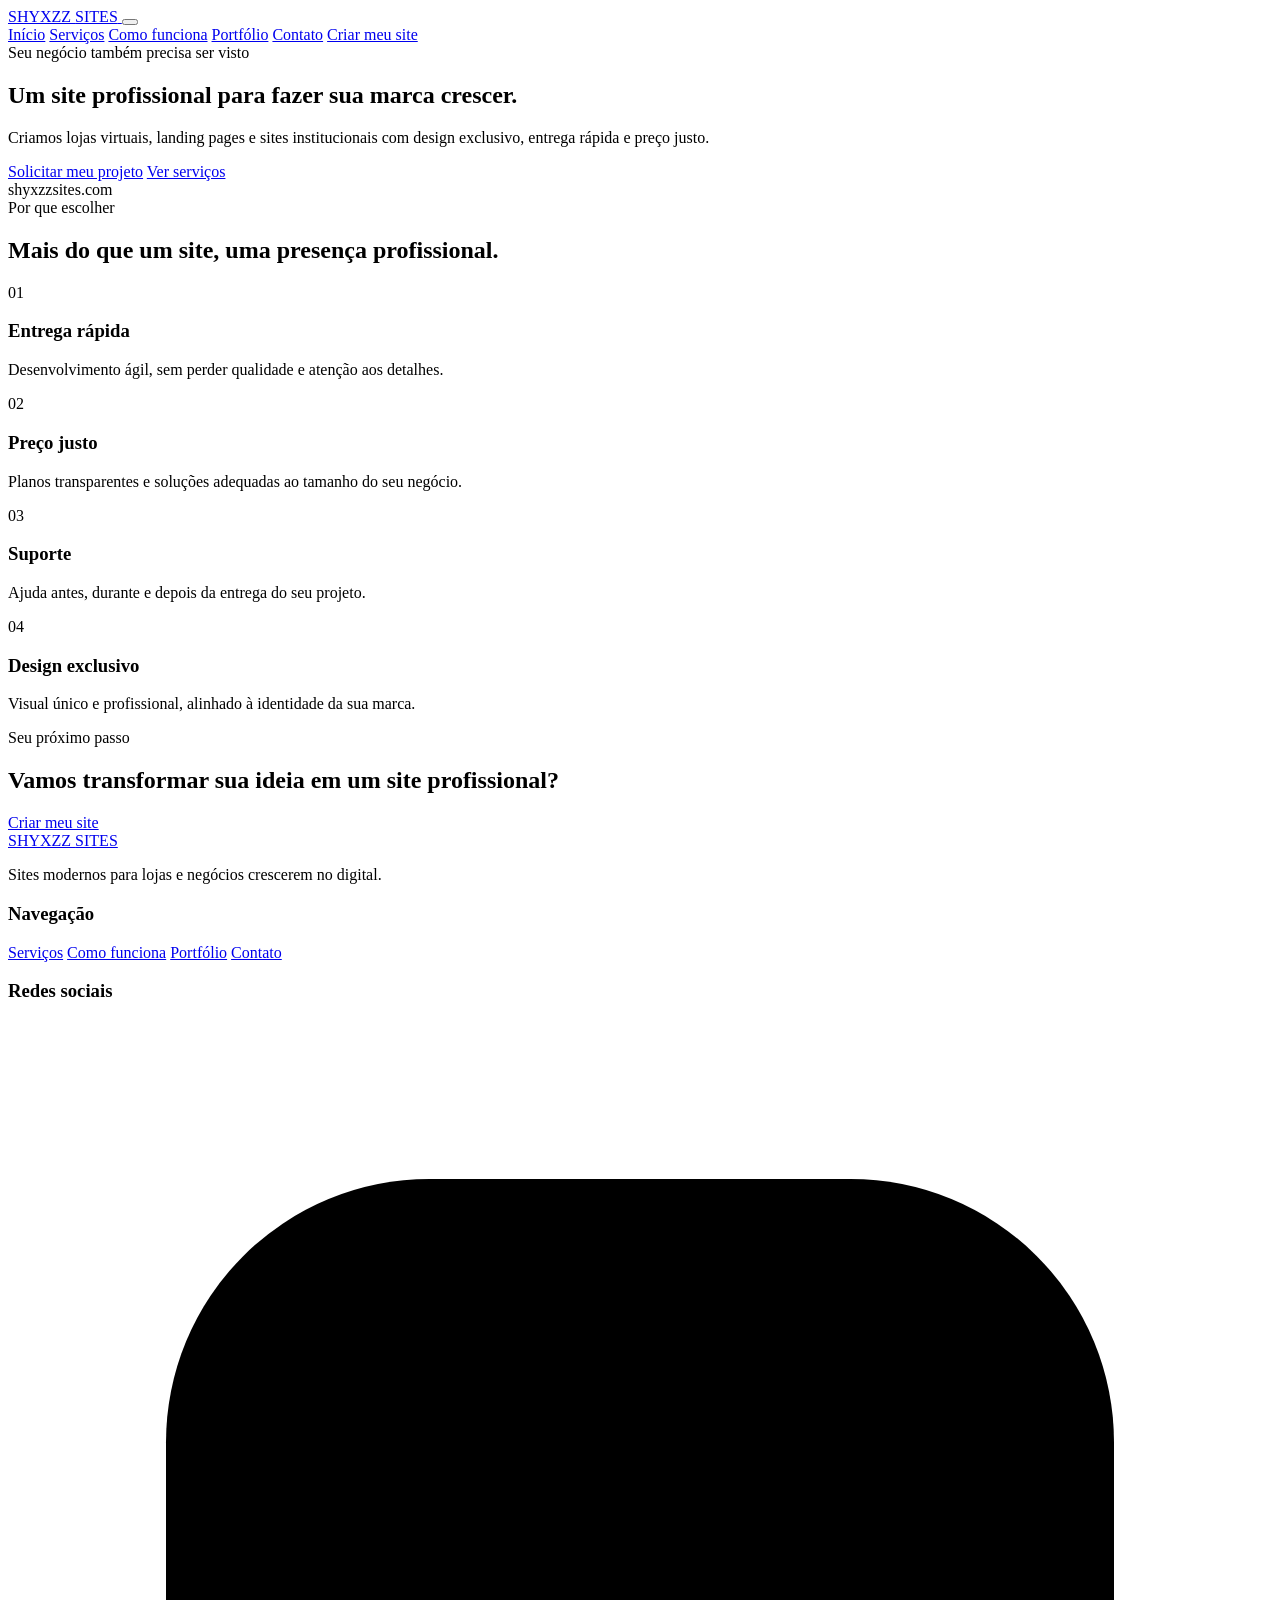
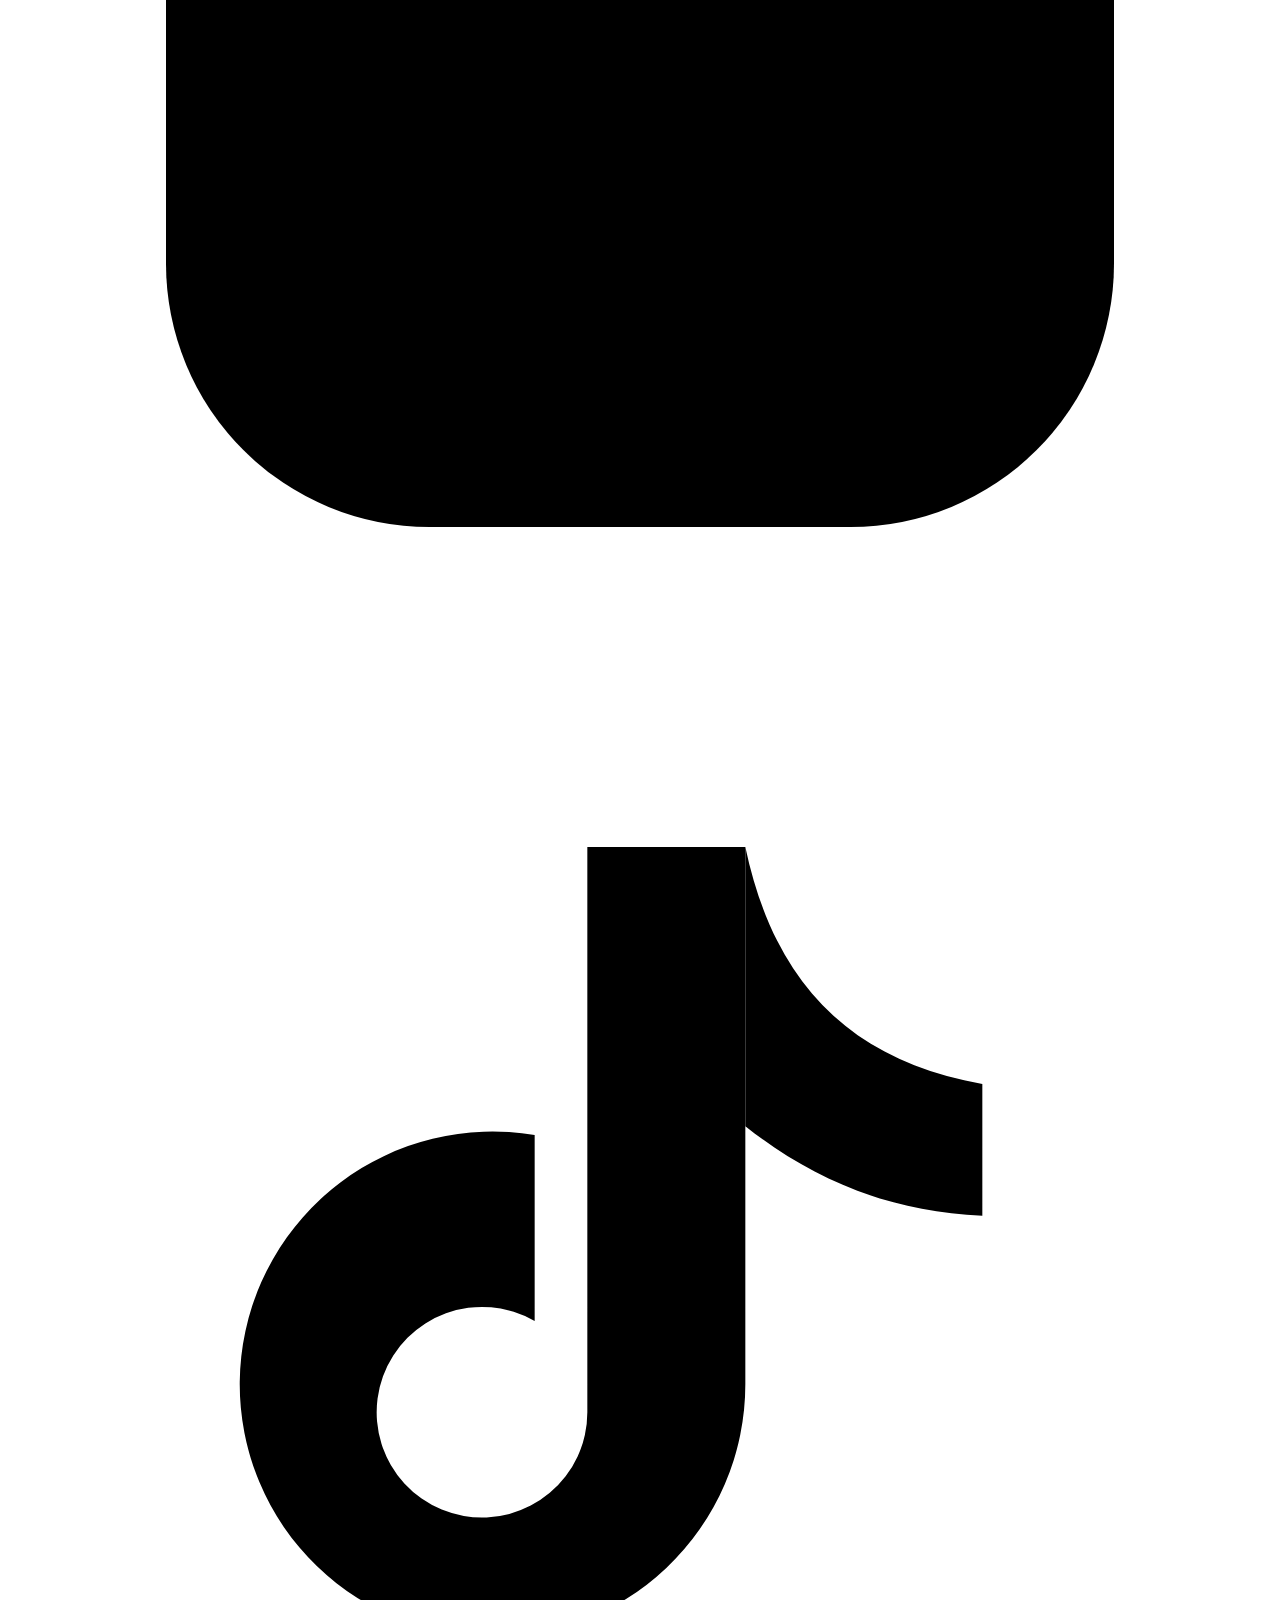
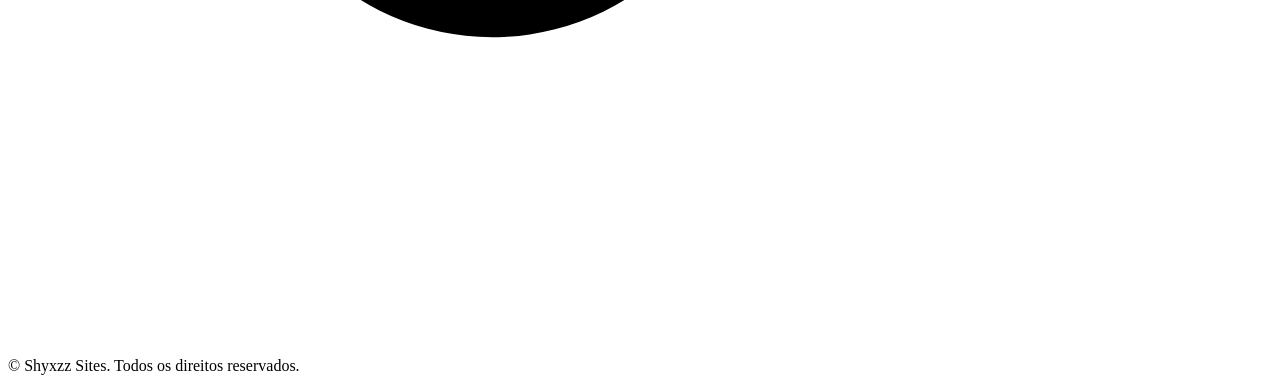
==== index.html @ d0d38c3d "Add files via upload" ====
<!DOCTYPE html>
<html lang="pt-BR">
<head>
  <meta charset="UTF-8">
  <meta name="viewport" content="width=device-width, initial-scale=1.0">
  <meta name="description" content="Shyxzz Sites cria sites modernos, exclusivos e profissionais para lojas e empresas.">
  <title>Shyxzz Sites | Sites profissionais</title>
  <link rel="preconnect" href="https://fonts.googleapis.com">
  <link rel="preconnect" href="https://fonts.gstatic.com" crossorigin>
  <link href="https://fonts.googleapis.com/css2?family=Inter:wght@400;500;600;700;800&family=Montserrat:wght@700;800&display=swap" rel="stylesheet">
  <link rel="stylesheet" href="assets/css/style.css">
  <script src="assets/js/main.js" defer></script>
</head>
<body>
  <header class="header">
    <div class="container nav">
      <a class="brand" href="index.html" aria-label="Página inicial">
        SHYXZZ <span>SITES</span>
      </a>

      <button class="menu-toggle" aria-label="Abrir menu" aria-expanded="false">
        <span></span><span></span><span></span>
      </button>

      <nav class="menu" aria-label="Menu principal">
        <a class="active" href="index.html">Início</a>
        <a href="servicos.html">Serviços</a>
        <a href="processo.html">Como funciona</a>
        <a href="portfolio.html">Portfólio</a>
        <a href="contato.html">Contato</a>
        <a class="button button-small" href="solicitar.html">Criar meu site</a>
      </nav>
    </div>
  </header>

  <main>
    <section class="hero">
      <div class="hero-glow"></div>
      <div class="container hero-grid">
        <div class="hero-content">
          <span class="eyebrow">Seu negócio também precisa ser visto</span>
          <h1>Um site profissional para fazer sua marca <span>crescer.</span></h1>
          <p>
            Criamos lojas virtuais, landing pages e sites institucionais
            com design exclusivo, entrega rápida e preço justo.
          </p>
          <div class="hero-actions">
            <a class="button" href="solicitar.html">Solicitar meu projeto</a>
            <a class="button button-outline" href="servicos.html">Ver serviços</a>
          </div>
        </div>

        <div class="hero-card" aria-label="Demonstração de site">
          <div class="browser">
            <div class="browser-bar">
              <i></i><i></i><i></i>
              <span>shyxzzsites.com</span>
            </div>
            <div class="mockup">
              <div class="mockup-nav"></div>
              <div class="mockup-hero">
                <div>
                  <span></span>
                  <strong></strong>
                  <strong></strong>
                  <b></b>
                </div>
                <div class="mockup-image"></div>
              </div>
              <div class="mockup-products">
                <i></i><i></i><i></i>
              </div>
            </div>
          </div>
        </div>
      </div>
    </section>

    <section class="section">
      <div class="container">
        <div class="section-heading">
          <span class="eyebrow">Por que escolher</span>
          <h2>Mais do que um site, uma presença profissional.</h2>
        </div>

        <div class="benefits-grid">
          <article class="card">
            <div class="card-number">01</div>
            <h3>Entrega rápida</h3>
            <p>Desenvolvimento ágil, sem perder qualidade e atenção aos detalhes.</p>
          </article>
          <article class="card">
            <div class="card-number">02</div>
            <h3>Preço justo</h3>
            <p>Planos transparentes e soluções adequadas ao tamanho do seu negócio.</p>
          </article>
          <article class="card">
            <div class="card-number">03</div>
            <h3>Suporte</h3>
            <p>Ajuda antes, durante e depois da entrega do seu projeto.</p>
          </article>
          <article class="card">
            <div class="card-number">04</div>
            <h3>Design exclusivo</h3>
            <p>Visual único e profissional, alinhado à identidade da sua marca.</p>
          </article>
        </div>
      </div>
    </section>

    <section class="section section-dark">
      <div class="container cta-grid">
        <div>
          <span class="eyebrow">Seu próximo passo</span>
          <h2>Vamos transformar sua ideia em um site profissional?</h2>
        </div>
        <a class="button" href="solicitar.html">Criar meu site</a>
      </div>
    </section>
  </main>

  <footer class="footer">
    <div class="container footer-grid">
      <div>
        <a class="brand" href="index.html">SHYXZZ <span>SITES</span></a>
        <p>Sites modernos para lojas e negócios crescerem no digital.</p>
      </div>

      <div>
        <h3>Navegação</h3>
        <a href="servicos.html">Serviços</a>
        <a href="processo.html">Como funciona</a>
        <a href="portfolio.html">Portfólio</a>
        <a href="contato.html">Contato</a>
      </div>

      <div>
        <h3>Redes sociais</h3>
        <div class="social-links">
          <a href="https://instagram.com/shyxzz" target="_blank" rel="noopener noreferrer" aria-label="Instagram">
            <svg viewBox="0 0 24 24" aria-hidden="true"><rect x="3" y="3" width="18" height="18" rx="5"/><circle cx="12" cy="12" r="4"/><circle cx="17.4" cy="6.6" r="1"/></svg>
          </a>
          <a href="https://www.tiktok.com/@shyxzzxits" target="_blank" rel="noopener noreferrer" aria-label="TikTok">
            <svg viewBox="0 0 24 24" aria-hidden="true"><path d="M14 3v10.2a4.8 4.8 0 1 1-4-4.73V12a2 2 0 1 0 1 1.73V3h3z"/><path d="M14 3c.55 2.6 2 4.05 4.5 4.5V10c-1.8-.08-3.25-.7-4.5-1.7"/></svg>
          </a>
        </div>
      </div>
    </div>
    <div class="container copyright">
      © <span data-year></span> Shyxzz Sites. Todos os direitos reservados.
    </div>
  </footer>
</body>
</html>
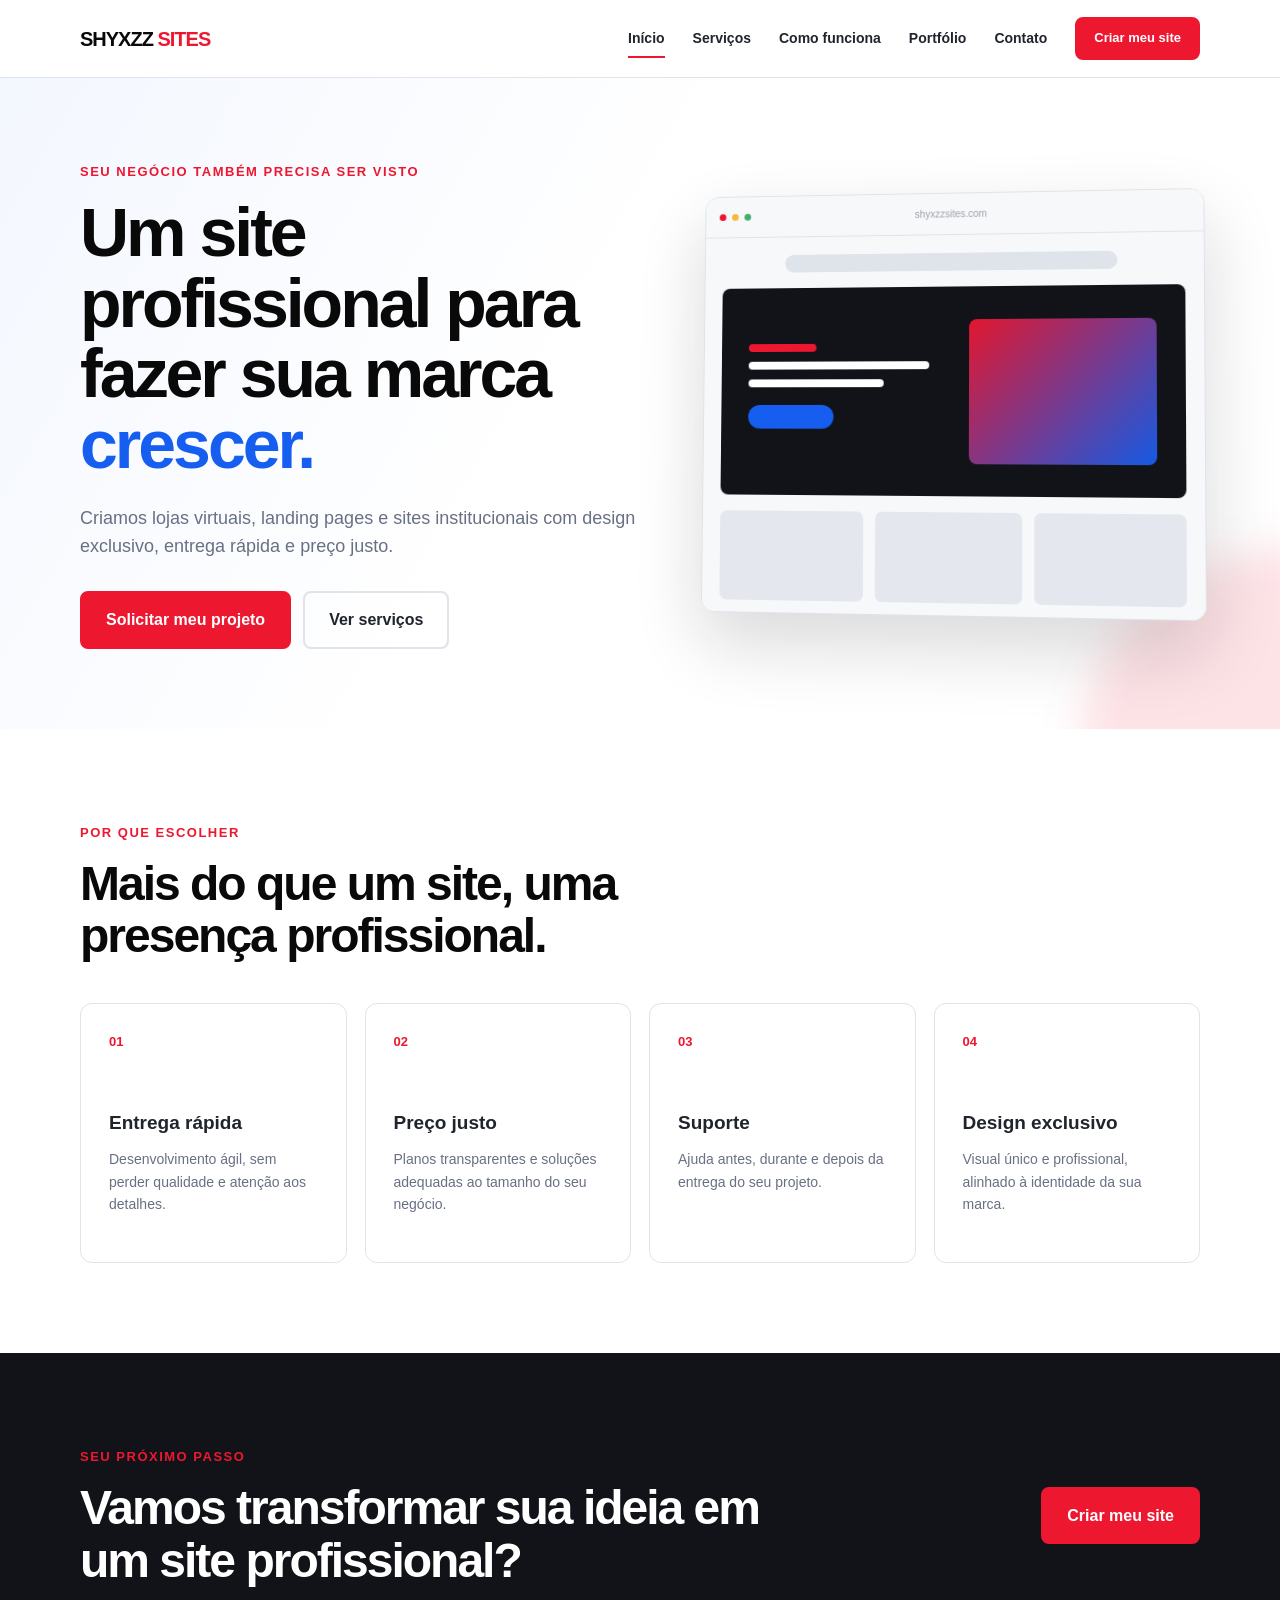
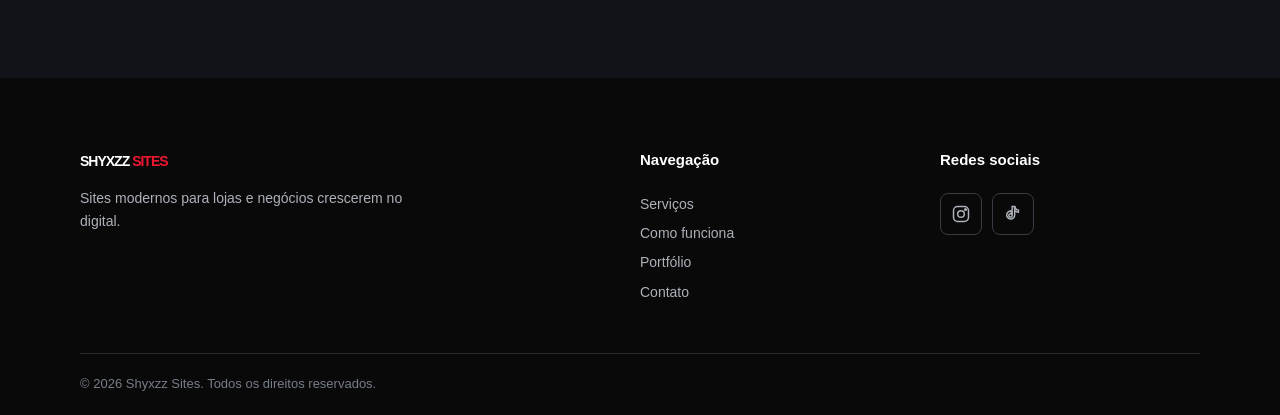
==== commit 8b6893b6: "Add files via upload" ====
--- a/index.html
+++ b/index.html
@@ -8,8 +8,8 @@
   <link rel="preconnect" href="https://fonts.googleapis.com">
   <link rel="preconnect" href="https://fonts.gstatic.com" crossorigin>
   <link href="https://fonts.googleapis.com/css2?family=Inter:wght@400;500;600;700;800&family=Montserrat:wght@700;800&display=swap" rel="stylesheet">
-  <link rel="stylesheet" href="assets/css/style.css">
-  <script src="assets/js/main.js" defer></script>
+  <link rel="stylesheet" href="style.css">
+  <script src="main.js" defer></script>
 </head>
 <body>
   <header class="header">
--- a/style.css
+++ b/style.css
@@ -0,0 +1,982 @@
+:root {
+  --red: #ee1730;
+  --blue: #155eef;
+  --black: #090909;
+  --dark: #111318;
+  --gray: #f3f4f7;
+  --text: #20242d;
+  --muted: #687083;
+  --white: #ffffff;
+  --border: #dfe3ea;
+}
+
+* {
+  box-sizing: border-box;
+  margin: 0;
+  padding: 0;
+}
+
+html {
+  scroll-behavior: smooth;
+}
+
+body {
+  font-family: "Inter", Arial, sans-serif;
+  color: var(--text);
+  background: var(--white);
+  line-height: 1.6;
+}
+
+a {
+  color: inherit;
+  text-decoration: none;
+}
+
+img,
+svg {
+  max-width: 100%;
+  display: block;
+}
+
+.container {
+  width: min(1120px, calc(100% - 40px));
+  margin-inline: auto;
+}
+
+.header {
+  height: 78px;
+  background: rgba(255, 255, 255, 0.96);
+  border-bottom: 1px solid var(--border);
+  position: sticky;
+  top: 0;
+  z-index: 100;
+  backdrop-filter: blur(12px);
+}
+
+.nav {
+  height: 100%;
+  display: flex;
+  align-items: center;
+  justify-content: space-between;
+}
+
+.brand {
+  font-family: "Montserrat", sans-serif;
+  font-size: 20px;
+  font-weight: 800;
+  letter-spacing: -1px;
+  color: var(--black);
+}
+
+.brand span {
+  color: var(--red);
+}
+
+.menu {
+  display: flex;
+  align-items: center;
+  gap: 28px;
+  font-size: 14px;
+  font-weight: 700;
+}
+
+.menu > a:not(.button) {
+  position: relative;
+}
+
+.menu > a:not(.button)::after {
+  content: "";
+  position: absolute;
+  left: 0;
+  bottom: -8px;
+  width: 0;
+  height: 2px;
+  background: var(--red);
+  transition: 0.25s;
+}
+
+.menu > a:not(.button):hover::after,
+.menu > a.active::after {
+  width: 100%;
+}
+
+.menu-toggle {
+  display: none;
+  width: 42px;
+  height: 42px;
+  border: 0;
+  background: transparent;
+  cursor: pointer;
+}
+
+.menu-toggle span {
+  display: block;
+  width: 24px;
+  height: 2px;
+  margin: 5px auto;
+  background: var(--black);
+  transition: 0.25s;
+}
+
+.button {
+  display: inline-flex;
+  min-height: 52px;
+  padding: 14px 24px;
+  align-items: center;
+  justify-content: center;
+  border: 2px solid var(--red);
+  border-radius: 8px;
+  background: var(--red);
+  color: var(--white);
+  font-weight: 800;
+  transition: 0.25s;
+  cursor: pointer;
+}
+
+.button:hover {
+  background: #c70d22;
+  border-color: #c70d22;
+  transform: translateY(-2px);
+  box-shadow: 0 12px 25px rgba(238, 23, 48, 0.22);
+}
+
+.button-small {
+  min-height: 42px;
+  padding: 9px 17px;
+  font-size: 13px;
+}
+
+.button-outline {
+  background: transparent;
+  color: var(--text);
+  border-color: var(--border);
+}
+
+.button-outline:hover {
+  background: var(--text);
+  color: var(--white);
+  border-color: var(--text);
+  box-shadow: none;
+}
+
+.hero {
+  min-height: 640px;
+  display: flex;
+  align-items: center;
+  position: relative;
+  overflow: hidden;
+  background:
+    linear-gradient(120deg, rgba(21, 94, 239, 0.05), transparent 45%),
+    var(--white);
+}
+
+.hero-glow {
+  position: absolute;
+  width: 420px;
+  height: 420px;
+  border-radius: 50%;
+  right: -220px;
+  bottom: -240px;
+  background: rgba(238, 23, 48, 0.12);
+  filter: blur(20px);
+}
+
+.hero-grid {
+  display: grid;
+  grid-template-columns: 1.05fr 0.95fr;
+  align-items: center;
+  gap: 60px;
+  padding: 80px 0;
+}
+
+.eyebrow {
+  display: inline-block;
+  margin-bottom: 14px;
+  color: var(--red);
+  font-size: 13px;
+  font-weight: 800;
+  letter-spacing: 1.5px;
+  text-transform: uppercase;
+}
+
+.hero h1,
+.page-hero h1 {
+  max-width: 760px;
+  font-family: "Montserrat", sans-serif;
+  font-size: clamp(42px, 6vw, 68px);
+  line-height: 1.04;
+  letter-spacing: -3px;
+  color: var(--black);
+}
+
+.hero h1 span {
+  color: var(--blue);
+}
+
+.hero-content > p {
+  max-width: 620px;
+  margin: 24px 0 30px;
+  color: var(--muted);
+  font-size: 18px;
+}
+
+.hero-actions {
+  display: flex;
+  gap: 12px;
+  flex-wrap: wrap;
+}
+
+.hero-card {
+  perspective: 1000px;
+}
+
+.browser {
+  border: 1px solid #dfe3ea;
+  border-radius: 14px;
+  background: var(--white);
+  box-shadow: 0 30px 70px rgba(17, 19, 24, 0.16);
+  overflow: hidden;
+  transform: rotateY(-5deg) rotateX(2deg);
+}
+
+.browser-bar {
+  height: 42px;
+  display: flex;
+  align-items: center;
+  gap: 6px;
+  padding: 0 14px;
+  border-bottom: 1px solid var(--border);
+  background: #f7f8fa;
+}
+
+.browser-bar i {
+  width: 7px;
+  height: 7px;
+  border-radius: 50%;
+  background: #adb3bf;
+}
+
+.browser-bar i:first-child {
+  background: var(--red);
+}
+
+.browser-bar i:nth-child(2) {
+  background: #f5b943;
+}
+
+.browser-bar i:nth-child(3) {
+  background: #42ad70;
+}
+
+.browser-bar span {
+  margin: 0 auto;
+  color: #9aa0ab;
+  font-size: 10px;
+  transform: translateX(-18px);
+}
+
+.mockup {
+  height: 380px;
+  padding: 18px;
+  background: #f7f8fa;
+}
+
+.mockup-nav {
+  height: 18px;
+  width: 72%;
+  margin: 0 auto 16px;
+  border-radius: 20px;
+  background: #dfe3ea;
+}
+
+.mockup-hero {
+  height: 210px;
+  display: grid;
+  grid-template-columns: 1fr 0.9fr;
+  gap: 20px;
+  align-items: center;
+  padding: 28px;
+  border-radius: 8px;
+  background: var(--dark);
+}
+
+.mockup-hero span,
+.mockup-hero strong,
+.mockup-hero b {
+  display: block;
+  height: 8px;
+  border-radius: 20px;
+  background: var(--white);
+  margin-bottom: 10px;
+}
+
+.mockup-hero span {
+  width: 34%;
+  background: var(--red);
+}
+
+.mockup-hero strong {
+  width: 90%;
+}
+
+.mockup-hero strong:nth-child(3) {
+  width: 68%;
+}
+
+.mockup-hero b {
+  width: 43%;
+  height: 24px;
+  margin-top: 18px;
+  background: var(--blue);
+}
+
+.mockup-image {
+  height: 145px;
+  border-radius: 8px;
+  background: linear-gradient(135deg, var(--red), var(--blue));
+  opacity: 0.95;
+}
+
+.mockup-products {
+  display: grid;
+  grid-template-columns: repeat(3, 1fr);
+  gap: 12px;
+  padding-top: 16px;
+}
+
+.mockup-products i {
+  height: 90px;
+  border-radius: 7px;
+  background: #e4e7ed;
+}
+
+.section {
+  padding: 90px 0;
+}
+
+.section-heading {
+  max-width: 650px;
+  margin-bottom: 40px;
+}
+
+.section-heading h2,
+.cta-grid h2 {
+  font-family: "Montserrat", sans-serif;
+  font-size: clamp(32px, 4vw, 48px);
+  line-height: 1.1;
+  letter-spacing: -2px;
+  color: var(--black);
+}
+
+.benefits-grid {
+  display: grid;
+  grid-template-columns: repeat(4, 1fr);
+  gap: 18px;
+}
+
+.card {
+  min-height: 260px;
+  padding: 28px;
+  border: 1px solid var(--border);
+  border-radius: 12px;
+  transition: 0.25s;
+}
+
+.card:hover {
+  transform: translateY(-6px);
+  border-color: var(--blue);
+  box-shadow: 0 18px 35px rgba(17, 19, 24, 0.08);
+}
+
+.card-number,
+.service-card > span,
+.timeline article > span {
+  color: var(--red);
+  font-size: 13px;
+  font-weight: 800;
+}
+
+.card h3 {
+  margin: 55px 0 10px;
+  font-size: 19px;
+}
+
+.card p {
+  color: var(--muted);
+  font-size: 14px;
+}
+
+.section-dark {
+  background: var(--dark);
+  color: var(--white);
+}
+
+.cta-grid {
+  display: flex;
+  justify-content: space-between;
+  align-items: center;
+  gap: 30px;
+}
+
+.cta-grid h2 {
+  max-width: 750px;
+  color: var(--white);
+}
+
+.page-hero {
+  padding: 90px 0;
+  background: linear-gradient(135deg, #f6f8fb, #eef3ff);
+  border-bottom: 1px solid var(--border);
+}
+
+.page-hero h1 {
+  font-size: clamp(38px, 5vw, 58px);
+  max-width: 800px;
+}
+
+.page-hero p {
+  margin-top: 18px;
+  color: var(--muted);
+  font-size: 18px;
+}
+
+.services-grid {
+  display: grid;
+  grid-template-columns: repeat(3, 1fr);
+  gap: 20px;
+}
+
+.service-card {
+  min-height: 470px;
+  display: flex;
+  flex-direction: column;
+  padding: 32px;
+  border: 1px solid var(--border);
+  border-radius: 12px;
+}
+
+.service-card.featured {
+  border: 2px solid var(--red);
+  transform: translateY(-12px);
+  box-shadow: 0 20px 45px rgba(238, 23, 48, 0.09);
+}
+
+.service-card h2 {
+  margin: 35px 0 12px;
+  font-size: 25px;
+}
+
+.service-card p {
+  color: var(--muted);
+}
+
+.service-card ul {
+  margin: 24px 0;
+  padding-left: 18px;
+  color: #4d5361;
+  line-height: 2;
+}
+
+.text-link {
+  margin-top: auto;
+  color: var(--blue);
+  font-weight: 800;
+}
+
+.timeline {
+  max-width: 820px;
+}
+
+.timeline article {
+  display: grid;
+  grid-template-columns: 70px 1fr;
+  min-height: 150px;
+  border-bottom: 1px solid var(--border);
+  padding: 25px 0;
+}
+
+.timeline article > span {
+  font-size: 22px;
+}
+
+.timeline h2 {
+  margin-bottom: 8px;
+  font-size: 24px;
+}
+
+.timeline p {
+  color: var(--muted);
+}
+
+.portfolio-grid {
+  display: grid;
+  grid-template-columns: repeat(3, 1fr);
+  gap: 20px;
+}
+
+.portfolio-placeholder {
+  overflow: hidden;
+  border: 1px solid var(--border);
+  border-radius: 12px;
+  background: var(--white);
+}
+
+.placeholder-browser {
+  height: 250px;
+  display: grid;
+  grid-template-columns: repeat(2, 1fr);
+  gap: 12px;
+  padding: 30px;
+  background: #edf0f5;
+}
+
+.placeholder-browser div {
+  border-radius: 8px;
+  background: linear-gradient(135deg, #d8dde7, #f8f9fb);
+}
+
+.placeholder-browser div:first-child {
+  grid-row: span 2;
+  background: linear-gradient(135deg, var(--red), var(--blue));
+  opacity: 0.65;
+}
+
+.portfolio-placeholder h2,
+.portfolio-placeholder p {
+  margin-left: 24px;
+}
+
+.portfolio-placeholder h2 {
+  margin-top: 20px;
+}
+
+.portfolio-placeholder p {
+  margin-bottom: 20px;
+  color: var(--muted);
+}
+
+.form-layout {
+  display: grid;
+  grid-template-columns: 0.38fr 0.62fr;
+  gap: 60px;
+  align-items: start;
+}
+
+.form-aside h2 {
+  font-family: "Montserrat", sans-serif;
+  font-size: 34px;
+  line-height: 1.15;
+  margin-bottom: 16px;
+}
+
+.form-aside p {
+  color: var(--muted);
+  margin-bottom: 24px;
+}
+
+.form-aside ul {
+  list-style: none;
+  line-height: 2.4;
+}
+
+.form-aside li::before {
+  content: "✓";
+  margin-right: 10px;
+  color: var(--red);
+  font-weight: 800;
+}
+
+.project-form {
+  padding: 36px;
+  border: 1px solid var(--border);
+  border-radius: 14px;
+  box-shadow: 0 20px 50px rgba(17, 19, 24, 0.06);
+}
+
+.form-grid {
+  display: grid;
+  grid-template-columns: repeat(2, 1fr);
+  gap: 20px;
+}
+
+.project-form label {
+  display: flex;
+  flex-direction: column;
+  gap: 8px;
+  font-size: 14px;
+  font-weight: 700;
+}
+
+.project-form label.full {
+  grid-column: 1 / -1;
+}
+
+.project-form input,
+.project-form select,
+.project-form textarea {
+  width: 100%;
+  border: 1px solid var(--border);
+  border-radius: 7px;
+  background: var(--white);
+  color: var(--text);
+  font: inherit;
+  outline: none;
+  transition: 0.2s;
+}
+
+.project-form input,
+.project-form select {
+  height: 48px;
+  padding: 0 14px;
+}
+
+.project-form textarea {
+  resize: vertical;
+  padding: 12px 14px;
+}
+
+.project-form input:focus,
+.project-form select:focus,
+.project-form textarea:focus {
+  border-color: var(--blue);
+  box-shadow: 0 0 0 3px rgba(21, 94, 239, 0.10);
+}
+
+.checkbox-grid {
+  display: grid;
+  grid-template-columns: repeat(2, 1fr);
+  gap: 8px;
+}
+
+.checkbox-grid label {
+  display: flex;
+  flex-direction: row;
+  align-items: center;
+  padding: 10px;
+  border: 1px solid var(--border);
+  border-radius: 7px;
+  font-weight: 500;
+}
+
+.checkbox-grid input {
+  width: 16px;
+  height: 16px;
+  margin-right: 4px;
+  accent-color: var(--blue);
+}
+
+.form-note {
+  margin: 18px 0;
+  color: var(--muted);
+  font-size: 13px;
+}
+
+.form-button {
+  width: 100%;
+  border: 0;
+}
+
+.contact-grid {
+  display: grid;
+  grid-template-columns: repeat(2, 1fr);
+  gap: 20px;
+}
+
+.contact-card {
+  min-height: 330px;
+  display: flex;
+  flex-direction: column;
+  align-items: flex-start;
+  padding: 36px;
+  border: 1px solid var(--border);
+  border-radius: 12px;
+}
+
+.contact-card > span {
+  color: var(--red);
+  font-size: 13px;
+  font-weight: 800;
+  text-transform: uppercase;
+}
+
+.contact-card h2 {
+  margin: 50px 0 12px;
+  font-size: 26px;
+}
+
+.contact-card p {
+  margin-bottom: 30px;
+  color: var(--muted);
+}
+
+.contact-social {
+  display: flex;
+  gap: 10px;
+  margin-top: auto;
+}
+
+.contact-social a {
+  height: 44px;
+  display: flex;
+  align-items: center;
+  padding: 0 16px;
+  border: 1px solid var(--border);
+  border-radius: 7px;
+  font-weight: 700;
+}
+
+.footer {
+  padding: 70px 0 20px;
+  background: var(--black);
+  color: var(--white);
+}
+
+.footer .brand {
+  color: var(--white);
+}
+
+.footer-grid {
+  display: grid;
+  grid-template-columns: 2fr 1fr 1fr;
+  gap: 40px;
+  padding-bottom: 50px;
+}
+
+.footer-grid p,
+.footer-grid a {
+  color: #adb1ba;
+  font-size: 14px;
+}
+
+.footer-grid p {
+  max-width: 330px;
+  margin-top: 14px;
+}
+
+.footer-grid h3 {
+  margin-bottom: 14px;
+  font-size: 15px;
+}
+
+.footer-grid > div {
+  display: flex;
+  flex-direction: column;
+  gap: 7px;
+}
+
+.footer-grid > div:first-child {
+  display: block;
+}
+
+.social-links {
+  display: flex;
+  gap: 10px;
+}
+
+.social-links a {
+  width: 42px;
+  height: 42px;
+  display: flex;
+  align-items: center;
+  justify-content: center;
+  border: 1px solid #383c44;
+  border-radius: 8px;
+  transition: 0.2s;
+}
+
+.social-links a:hover {
+  border-color: var(--red);
+  color: var(--red);
+}
+
+.social-links svg {
+  width: 20px;
+  height: 20px;
+  fill: none;
+  stroke: currentColor;
+  stroke-width: 1.8;
+}
+
+.social-links svg path {
+  fill: none;
+  stroke: currentColor;
+}
+
+.copyright {
+  padding-top: 20px;
+  border-top: 1px solid #292c32;
+  color: #777d88;
+  font-size: 13px;
+}
+
+@media (max-width: 950px) {
+  .hero-grid,
+  .form-layout {
+    grid-template-columns: 1fr;
+  }
+
+  .hero-card {
+    max-width: 620px;
+  }
+
+  .benefits-grid,
+  .services-grid,
+  .portfolio-grid {
+    grid-template-columns: repeat(2, 1fr);
+  }
+
+  .service-card.featured {
+    transform: none;
+  }
+
+  .form-layout {
+    gap: 35px;
+  }
+
+  .menu {
+    gap: 18px;
+  }
+}
+
+@media (max-width: 760px) {
+  .container {
+    width: min(100% - 30px, 1120px);
+  }
+
+  .header {
+    height: 68px;
+  }
+
+  .menu-toggle {
+    display: block;
+  }
+
+  .menu {
+    position: absolute;
+    top: 68px;
+    left: 0;
+    width: 100%;
+    max-height: 0;
+    overflow: hidden;
+    display: flex;
+    flex-direction: column;
+    align-items: stretch;
+    gap: 0;
+    padding: 0 20px;
+    background: var(--white);
+    border-bottom: 1px solid transparent;
+    transition: 0.3s;
+  }
+
+  .menu.open {
+    max-height: 520px;
+    padding-top: 12px;
+    padding-bottom: 18px;
+    border-bottom-color: var(--border);
+  }
+
+  .menu a {
+    padding: 12px 4px;
+  }
+
+  .menu a.button {
+    margin-top: 8px;
+  }
+
+  .menu-toggle.active span:nth-child(1) {
+    transform: translateY(7px) rotate(45deg);
+  }
+
+  .menu-toggle.active span:nth-child(2) {
+    opacity: 0;
+  }
+
+  .menu-toggle.active span:nth-child(3) {
+    transform: translateY(-7px) rotate(-45deg);
+  }
+
+  .hero {
+    min-height: auto;
+  }
+
+  .hero-grid {
+    gap: 38px;
+    padding: 55px 0;
+  }
+
+  .hero h1 {
+    letter-spacing: -2px;
+  }
+
+  .mockup {
+    height: 300px;
+  }
+
+  .mockup-hero {
+    height: 150px;
+  }
+
+  .mockup-image {
+    height: 110px;
+  }
+
+  .mockup-products i {
+    height: 65px;
+  }
+
+  .section,
+  .page-hero {
+    padding: 60px 0;
+  }
+
+  .benefits-grid,
+  .services-grid,
+  .portfolio-grid,
+  .contact-grid,
+  .footer-grid {
+    grid-template-columns: 1fr;
+  }
+
+  .cta-grid {
+    align-items: flex-start;
+    flex-direction: column;
+  }
+
+  .form-grid {
+    grid-template-columns: 1fr;
+  }
+
+  .project-form label.full {
+    grid-column: auto;
+  }
+
+  .project-form {
+    padding: 22px;
+  }
+
+  .checkbox-grid {
+    grid-template-columns: 1fr;
+  }
+
+  .timeline article {
+    grid-template-columns: 48px 1fr;
+  }
+
+  .footer-grid {
+    gap: 35px;
+  }
+}
+
+@media (max-width: 420px) {
+  .hero-actions {
+    flex-direction: column;
+  }
+
+  .hero-actions .button {
+    width: 100%;
+  }
+
+  .browser {
+    transform: none;
+  }
+}
